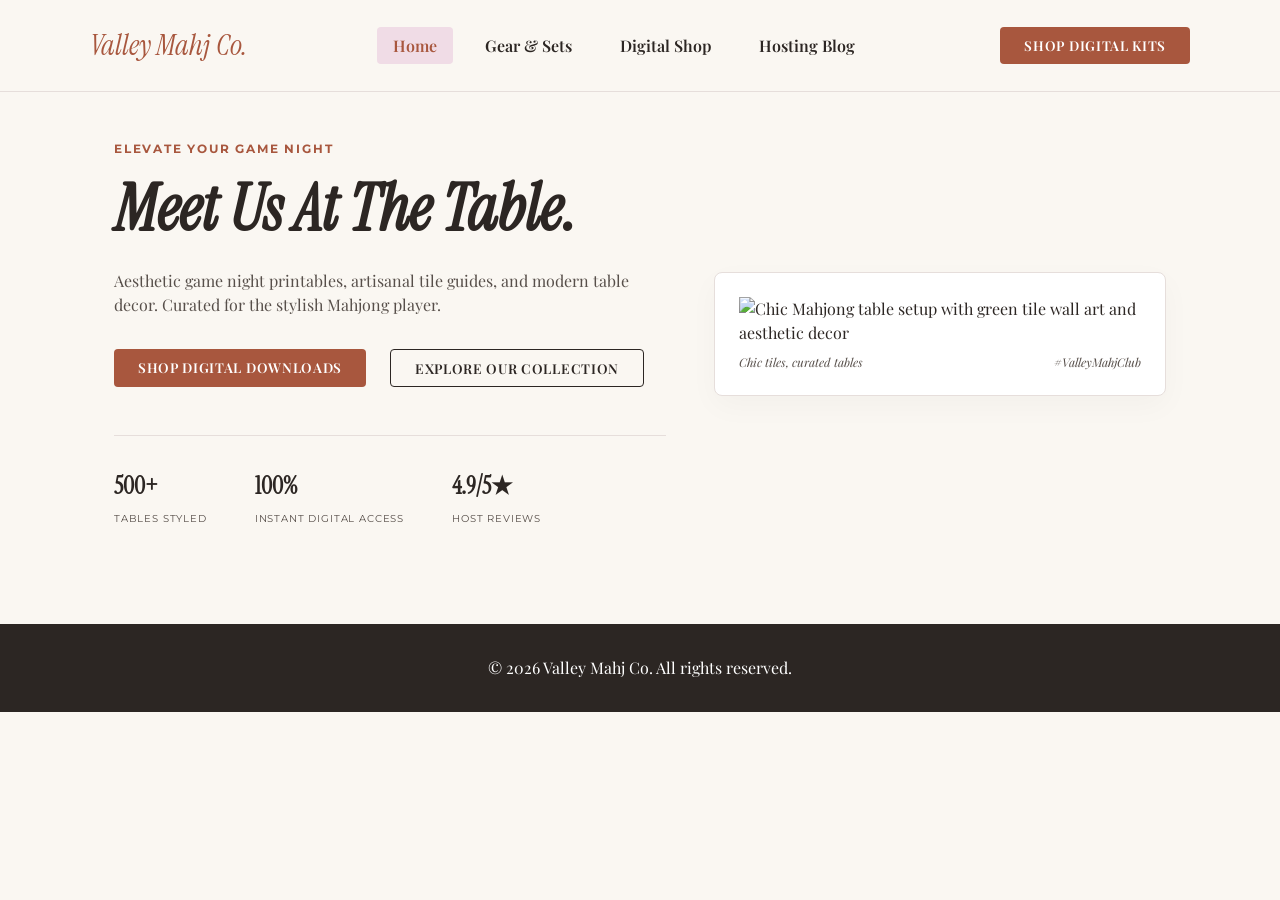
==== index.html @ 8e2213bf "Add files via upload" ====
<!DOCTYPE html>
<html lang="en">
<head>
  <meta charset="UTF-8">
  <meta name="viewport" content="width=device-width, initial-scale=1.0">
  <title>Valley Mahj Co. | Home</title>
  <meta name="description" content="Aesthetic game night printables, artisanal tile guides, and modern table decor for the stylish Mahjong player.">
  <link rel="stylesheet" href="style.css">
  <link rel="preconnect" href="https://fonts.googleapis.com">
  <link rel="preconnect" href="https://fonts.gstatic.com" crossorigin>
  <link href="https://fonts.googleapis.com/css2?family=Instrument+Serif:ital@0;1&family=Montserrat:wght@500;600;700&family=Playfair+Display:ital@0;1&display=swap" rel="stylesheet">
</head>
<body>
  <header class="site-header">
    <div class="header-inner">
      <a href="index.html" class="logo-text">Valley Mahj Co.</a>
      <nav>
        <ul class="nav-list">
          <li><a href="index.html" class="nav-link" aria-current="page">Home</a></li>
          <li><a href="gear.html" class="nav-link">Gear & Sets</a></li>
          <li><a href="tips.html" class="nav-link">Digital Shop</a></li>
          <li><a href="events.html" class="nav-link">Hosting Blog</a></li>
        </ul>
      </nav>
      <a href="tips.html" class="btn-terracotta">Shop Digital Kits</a>
    </div>
  </header>

  <main>
    <section class="hero-container">
      <div class="hero-copy">
        <p class="eyebrow">Elevate Your Game Night</p>
        <h1 class="hero-headline">Meet Us At The Table.</h1>
        <p style="color: var(--color-text-muted); margin-bottom: var(--space-lg);">
          Aesthetic game night printables, artisanal tile guides, and modern table decor. Curated for the stylish Mahjong player.
        </p>
        
        <div style="display: flex; gap: var(--space-md); flex-wrap: wrap;">
          <a href="tips.html" class="btn-terracotta">Shop Digital Downloads</a>
          <a href="gear.html" class="btn-outline">Explore Our Collection</a>
        </div>

        <div class="stats-grid">
          <div class="stat-item">
            <span class="stat-number">500+</span>
            <span class="stat-label">Tables Styled</span>
          </div>
          <div class="stat-item">
            <span class="stat-number">100%</span>
            <span class="stat-label">Instant Digital Access</span>
          </div>
          <div class="stat-item">
            <span class="stat-number">4.9/5★</span>
            <span class="stat-label">Host Reviews</span>
          </div>
        </div>
      </div>

      <div class="hero-card">
        <img src="https://images.unsplash.com/photo-1511193311914-0346f16efe90?auto=format&fit=crop&w=800&q=80" alt="Chic Mahjong table setup with green tile wall art and aesthetic decor">
        <div class="card-caption">
          <span>Chic tiles, curated tables</span>
          <span>#ValleyMahjClub</span>
        </div>
      </div>
    </section>
  </main>

  <footer class="site-footer">
    <p>&copy; 2026 Valley Mahj Co. All rights reserved.</p>
  </footer>
</body>
</html>
---- style.css ----
/* ==========================================================================
   GIT 414 Capstone Production CSS Architecture
   Topic: Valley Mahj Co.
   ========================================================================== */

/* 1. LAYER MANAGEMENT & CASCADE STRATEGY */
@layer reset, base, layout, components, utilities, states, overrides, print;

/* 2. RESET LAYER */
@layer reset {
  *, *::before, *::after {
    box-sizing: border-box;
  }

  body, h1, h2, h3, h4, p, ul, ol, figure {
    margin: 0;
    padding: 0;
  }
}

/* 3. BASE LAYER & DESIGN TOKENS */
@layer base {
  :root {
    /* Color Tokens (Figma Palette) */
    --color-bg-page: #FAF7F2;
    --color-bg-surface:#F0DCE6;
    --color-surface-blush: #F0DCE6;
    --color-cta-primary: #A8573E;
    --color-cta-hover: #7A3A27;
    --color-sage: #7A887B;
    --color-text-main: #2C2623;
    --color-text-muted: #574F4A;
    --color-ui-divider: #E6DEDB;
    --color-white: #FFFFFF;
    --color-error: #B00020;
    --color-focus: #1A73E8;

    /* Typography Tokens */
    --font-heading-primary: "Instrument Serif", "Ogg Roman", Georgia, serif;
    --font-heading-secondary: "Montserrat", "Inter", sans-serif;
    --font-body: "Playfair Display", "EB Garamond", serif;
    --font-size-base: 1rem;
    --font-size-lg: 1.25rem;
    --font-size-xl: 1.75rem;
    --line-height-base: 1.5;

    /* Spacing Tokens */
    --space-xs: 0.5rem;
    --space-sm: 1rem;
    --space-md: 1.5rem;
    --space-lg: 2rem;
    --space-xl: 3rem;

    /* Shape & Focus Tokens */
    --radius-sm: 4px;
    --radius-md: 8px;
    --radius-pill: 9999px;
    --focus-ring: 2px solid var(--color-focus);
    --focus-offset: 3px;
  }

  body {
    background-color: var(--color-bg-page);
    color: var(--color-text-main);
    font-family: var(--font-body);
    font-size: var(--font-size-base);
    line-height: var(--line-height-base);
  }

  h1, h2, h3 {
    font-family: var(--font-heading-primary);
    line-height: 1.1;
  }

  img {
    max-width: 100%;
    height: auto;
    display: block;
  }
}

/* 4. LAYOUT ARCHITECTURE */
@layer layout {
  main {
    max-width: 1100px;
    margin: 0 auto;
    padding: var(--space-xl) var(--space-md);
  }

  .hero-container {
    display: grid;
    grid-template-columns: 1fr;
    gap: var(--space-xl);
    align-items: center;
  }

  @media (min-width: 900px) {
    .hero-container {
      grid-template-columns: 1.1fr 0.9fr;
    }
  }

  .gallery-grid {
    display: grid;
    grid-template-columns: repeat(auto-fit, minmax(280px, 1fr));
    gap: var(--space-lg);
  }

  .table-container {
    width: 100%;
    overflow-x: auto;
    margin-bottom: var(--space-lg);
  }

  .stats-grid {
    display: flex;
    gap: var(--space-xl);
    margin-top: var(--space-xl);
    padding-top: var(--space-lg);
    border-top: 1px solid var(--color-ui-divider);
  }
}

/* 5. COMPONENT PATTERNS */
@layer components {
  /* Pattern 1: Site Header & Navigation */
  .site-header {
    background: transparent;
    border-bottom: 1px solid var(--color-ui-divider);
    padding: var(--space-md);
  }

  .header-inner {
    max-width: 1100px;
    margin: 0 auto;
    display: flex;
    flex-direction: column;
    gap: var(--space-md);
    align-items: center;
  }

  @media (min-width: 768px) {
    .header-inner {
      flex-direction: row;
      justify-content: space-between;
    }
  }

  .logo-text {
    font-family: var(--font-heading-primary);
    font-size: 1.8rem;
    font-style: italic;
    color: var(--color-cta-primary);
    text-decoration: none;
  }

  .nav-list {
    list-style: none;
    display: flex;
    flex-wrap: wrap;
    gap: var(--space-sm);
    justify-content: center;
  }

  .nav-link {
    color: var(--color-text-main);
    padding: var(--space-xs) var(--space-sm);
    border-radius: var(--radius-sm);
    text-decoration: none;
    font-weight: 600;
  }

  /* Pattern 2: Hero & Banner Typography */
  .eyebrow {
    text-transform: uppercase;
    letter-spacing: 0.15em;
    font-size: 0.75rem;
    font-weight: 700;
    color: var(--color-cta-primary);
    margin-bottom: var(--space-sm);
    font-family: var(--font-heading-secondary);
  }

  .hero-headline {
    font-size: clamp(2.5rem, 5vw, 4rem);
    font-style: italic;
    margin-bottom: var(--space-md);
  }

  /* Pattern 3: Cards & Image Frames */
  .card {
    --card-bg: var(--color-white);
    --card-border: var(--color-ui-divider);

    background: var(--card-bg);
    border: 1px solid var(--card-border);
    border-radius: var(--radius-md);
    padding: var(--space-md);
    display: flex;
    flex-direction: column;
    gap: var(--space-xs);
  }

  .hero-card {
    background: var(--color-white);
    padding: var(--space-md);
    border-radius: var(--radius-md);
    border: 1px solid var(--color-ui-divider);
    box-shadow: 0 10px 30px rgba(0,0,0,0.03);
  }

  .card-caption {
    display: flex;
    justify-content: space-between;
    font-size: 0.75rem;
    color: var(--color-text-muted);
    margin-top: var(--space-xs);
    font-style: italic;
  }

  /* Pattern 4: Forms & Input Grouping */
  .form-group {
    display: flex;
    flex-direction: column;
    gap: var(--space-xs);
    margin-bottom: var(--space-md);
  }

  .form-label {
    font-weight: bold;
    font-family: var(--font-heading-secondary);
    font-size: 0.85rem;
  }

  .form-input {
    padding: var(--space-xs) var(--space-sm);
    border: 1px solid var(--color-ui-divider);
    border-radius: var(--radius-sm);
    font-size: var(--font-size-base);
    width: 100%;
  }

  /* Pattern 5: Buttons & Call to Actions */
  .btn-terracotta {
    background-color: var(--color-cta-primary);
    color: var(--color-white);
    padding: var(--space-xs) var(--space-md);
    border-radius: var(--radius-sm);
    font-weight: 600;
    font-size: 0.85rem;
    text-transform: uppercase;
    letter-spacing: 0.05em;
    text-decoration: none;
    display: inline-block;
    border: none;
    cursor: pointer;
  }

  .btn-outline {
    background-color: transparent;
    border: 1px solid var(--color-text-main);
    color: var(--color-text-main);
    padding: var(--space-xs) var(--space-md);
    border-radius: var(--radius-sm);
    font-weight: 600;
    font-size: 0.85rem;
    text-transform: uppercase;
    letter-spacing: 0.05em;
    text-decoration: none;
    display: inline-block;
  }

  /* Stats Components */
  .stat-item .stat-number {
    font-family: var(--font-heading-primary);
    font-size: 1.5rem;
    font-weight: bold;
    display: block;
  }

  .stat-item .stat-label {
    font-size: 0.65rem;
    text-transform: uppercase;
    letter-spacing: 0.08em;
    color: var(--color-text-muted);
    font-family: var(--font-heading-secondary);
  }

  /* Global Footer */
  .site-footer {
    background: var(--color-text-main);
    color: var(--color-white);
    text-align: center;
    padding: var(--space-lg);
    margin-top: var(--space-xl);
  }
}

/* 6. UTILITIES */
@layer utilities {
  .text-center { text-align: center; }
  
  .sr-only {
    position: absolute;
    width: 1px;
    height: 1px;
    padding: 0;
    margin: -1px;
    overflow: hidden;
    clip: rect(0, 0, 0, 0);
    border: 0;
  }
}

/* 7. INTERACTIVE & ACCESSIBILITY STATES */
@layer states {
  .nav-link:hover,
  .nav-link[aria-current="page"] {
    background: var(--color-surface-blush);
    color: var(--color-cta-primary);
  }

  .btn-terracotta:hover {
    background-color: var(--color-cta-hover);
  }

  .btn-outline:hover {
    background-color: var(--color-text-main);
    color: var(--color-white);
  }

  a:focus-visible,
  button:focus-visible,
  .nav-link:focus-visible,
  .form-input:focus-visible {
    outline: var(--focus-ring);
    outline-offset: var(--focus-offset);
  }
}

/* 8. PRINT SUPPORT */
@layer print {
  @media print {
    body {
      background: #ffffff;
      color: #000000;
    }

    .site-header,
    .site-footer,
    .btn-terracotta,
    .btn-outline {
      display: none !important;
    }

    main {
      max-width: 100%;
      padding: 0;
    }
  }
}
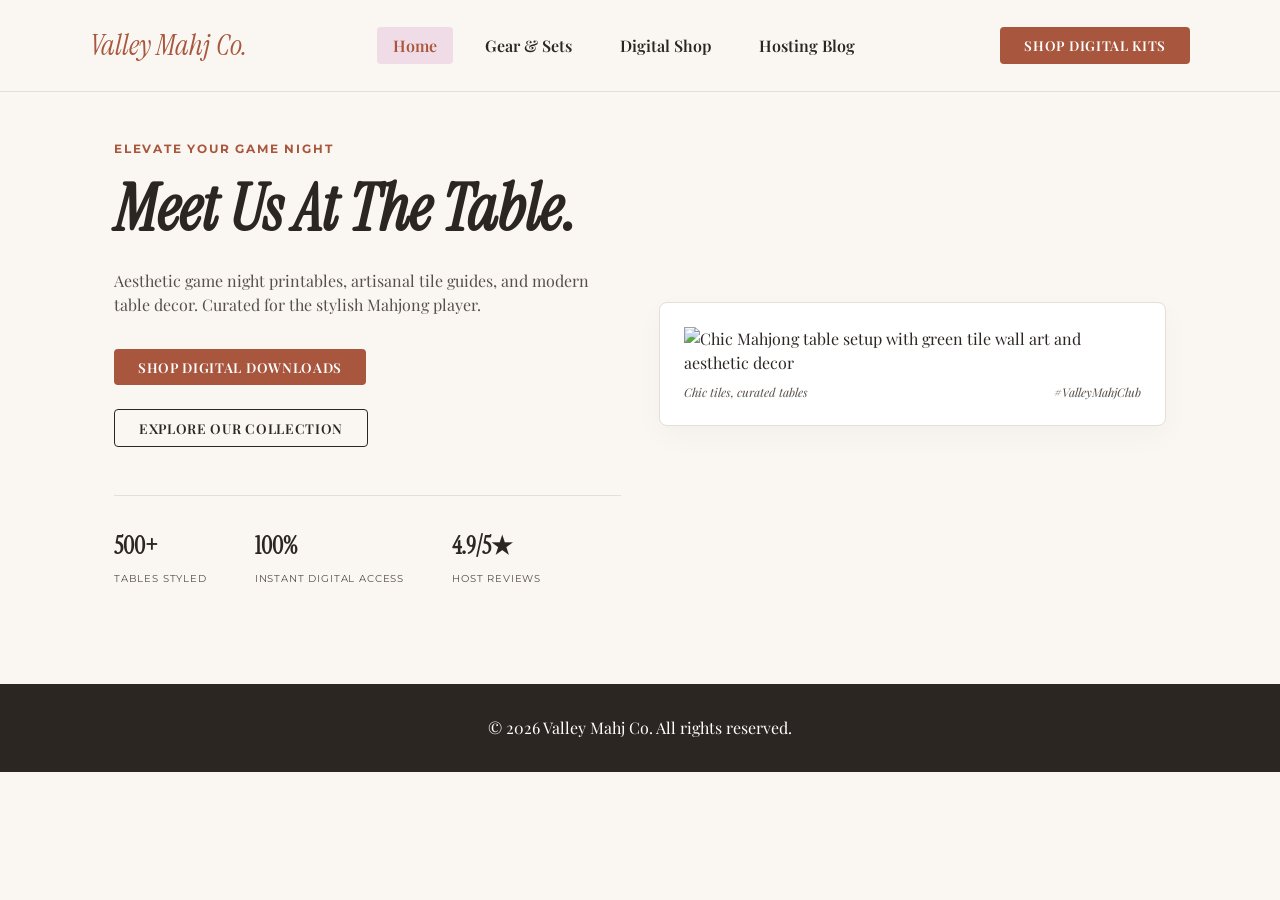
==== commit d7e6b543: "Update index.html" ====
--- a/index.html
+++ b/index.html
@@ -57,7 +57,7 @@
       </div>
 
       <div class="hero-card">
-        <img src="https://images.unsplash.com/photo-1511193311914-0346f16efe90?auto=format&fit=crop&w=800&q=80" alt="Chic Mahjong table setup with green tile wall art and aesthetic decor">
+        <img src="" alt="Chic Mahjong table setup with green tile wall art and aesthetic decor">
         <div class="card-caption">
           <span>Chic tiles, curated tables</span>
           <span>#ValleyMahjClub</span>
@@ -70,4 +70,4 @@
     <p>&copy; 2026 Valley Mahj Co. All rights reserved.</p>
   </footer>
 </body>
-</html>+</html>
--- a/style.css
+++ b/style.css
@@ -1,12 +1,12 @@
 /* ==========================================================================
    GIT 414 Capstone Production CSS Architecture
-   Topic: Valley Mahj Co.
+   Valley Mahj Co.
    ========================================================================== */
 
-/* 1. LAYER MANAGEMENT & CASCADE STRATEGY */
+/*  LAYER MANAGEMENT & CASCADE STRATEGY */
 @layer reset, base, layout, components, utilities, states, overrides, print;
 
-/* 2. RESET LAYER */
+/*  RESET LAYER */
 @layer reset {
   *, *::before, *::after {
     box-sizing: border-box;
@@ -18,10 +18,10 @@
   }
 }
 
-/* 3. BASE LAYER & DESIGN TOKENS */
+/*  BASE LAYER & DESIGN TOKENS */
 @layer base {
   :root {
-    /* Color Tokens (Figma Palette) */
+    /* Color Tokens */
     --color-bg-page: #FAF7F2;
     --color-bg-surface:#F0DCE6;
     --color-surface-blush: #F0DCE6;
@@ -73,33 +73,31 @@
   }
 
   img {
-    max-width: 100%;
-    height: auto;
+    max-inline-size: 100%;
+    block-size: auto;
     display: block;
   }
 }
 
-/* 4. LAYOUT ARCHITECTURE */
+/*  LAYOUT ARCHITECTURE */
 @layer layout {
-  main {
-    max-width: 1100px;
-    margin: 0 auto;
-    padding: var(--space-xl) var(--space-md);
-  }
-
+  /* Responsive Layout Foundation (Logical Properties + Clamp) */
+  main, .wrapper {
+    max-inline-size: 1100px;
+    margin-inline: auto;
+    padding-block: clamp(var(--space-md), 4vw, var(--space-xl));
+    padding-inline: var(--space-md);
+  }
+
+  /*  Grid Layout 1 (Hero Intrinsic Grid with minmax) */
   .hero-container {
     display: grid;
-    grid-template-columns: 1fr;
-    gap: var(--space-xl);
+    grid-template-columns: repeat(auto-fit, minmax(min(100%, 340px), 1fr));
+    gap: clamp(var(--space-md), 3vw, var(--space-xl));
     align-items: center;
   }
 
-  @media (min-width: 900px) {
-    .hero-container {
-      grid-template-columns: 1.1fr 0.9fr;
-    }
-  }
-
+  /*  Grid Layout 2 (Gallery Intrinsic Auto-Fit Grid) */
   .gallery-grid {
     display: grid;
     grid-template-columns: repeat(auto-fit, minmax(280px, 1fr));
@@ -107,32 +105,34 @@
   }
 
   .table-container {
-    width: 100%;
+    inline-size: 100%;
     overflow-x: auto;
-    margin-bottom: var(--space-lg);
+    margin-block-end: var(--space-lg);
   }
 
   .stats-grid {
     display: flex;
+    flex-wrap: wrap;
     gap: var(--space-xl);
-    margin-top: var(--space-xl);
-    padding-top: var(--space-lg);
-    border-top: 1px solid var(--color-ui-divider);
-  }
-}
-
-/* 5. COMPONENT PATTERNS */
+    margin-block-start: var(--space-xl);
+    padding-block-start: var(--space-lg);
+    border-block-start: 1px solid var(--color-ui-divider);
+  }
+}
+
+/*  COMPONENT PATTERNS */
 @layer components {
-  /* Pattern 1: Site Header & Navigation */
+  /*  Site Header & Nav Logical Property Update */
   .site-header {
     background: transparent;
-    border-bottom: 1px solid var(--color-ui-divider);
-    padding: var(--space-md);
+    border-block-end: 1px solid var(--color-ui-divider);
+    padding-block: var(--space-md);
+    padding-inline: var(--space-md);
   }
 
   .header-inner {
-    max-width: 1100px;
-    margin: 0 auto;
+    max-inline-size: 1100px;
+    margin-inline:  auto;
     display: flex;
     flex-direction: column;
     gap: var(--space-md);
@@ -164,30 +164,31 @@
 
   .nav-link {
     color: var(--color-text-main);
-    padding: var(--space-xs) var(--space-sm);
+    padding-block: var(--space-xs);
+    padding-inline: var(--space-sm);
     border-radius: var(--radius-sm);
     text-decoration: none;
     font-weight: 600;
   }
 
-  /* Pattern 2: Hero & Banner Typography */
+  /*  Hero & Banner Typography */
   .eyebrow {
     text-transform: uppercase;
     letter-spacing: 0.15em;
     font-size: 0.75rem;
     font-weight: 700;
     color: var(--color-cta-primary);
-    margin-bottom: var(--space-sm);
+    margin-block-end: var(--space-sm);
     font-family: var(--font-heading-secondary);
   }
 
   .hero-headline {
     font-size: clamp(2.5rem, 5vw, 4rem);
     font-style: italic;
-    margin-bottom: var(--space-md);
-  }
-
-  /* Pattern 3: Cards & Image Frames */
+    margin-block-end: var(--space-md);
+  }
+
+  /*  Cards & Image Frames */
   .card {
     --card-bg: var(--color-white);
     --card-border: var(--color-ui-divider);
@@ -214,16 +215,49 @@
     justify-content: space-between;
     font-size: 0.75rem;
     color: var(--color-text-muted);
-    margin-top: var(--space-xs);
+    margin-block-start: var(--space-xs);
     font-style: italic;
   }
-
-  /* Pattern 4: Forms & Input Grouping */
+.card-container {
+    container-type: inline-size;
+    container-name: card-container;
+    inline-size: 100%;
+  }
+/* Feature Query & Glassmorphism Fallback */
+  .glass-card {
+    background-color: var(--color-white); /* Fallback for older browsers */
+  }
+
+  @supports (backdrop-filter: blur(10px)) {
+    .glass-card {
+      background-color: rgba(250, 247, 242, 0.75);
+      backdrop-filter: blur(10px);
+    }
+  }
+  /* Subgrid Support with fallback */
+  @supports (grid-template-rows: subgrid) {
+    .gallery-grid .card {
+      display: grid;
+      grid-template-rows: subgrid;
+      grid-row: span 3;
+    }
+  }
+
+  /* Container Query Layout Switch */
+  @container card-container (min-width: 480px) {
+    .card--promotional {
+      display: grid;
+      grid-template-columns: 1fr 2fr;
+      align-items: center;
+      gap: var(--space-md);
+    }
+  }
+  /* Forms & Input Grouping */
   .form-group {
     display: flex;
     flex-direction: column;
     gap: var(--space-xs);
-    margin-bottom: var(--space-md);
+    margin-block-end: var(--space-md);
   }
 
   .form-label {
@@ -233,18 +267,20 @@
   }
 
   .form-input {
-    padding: var(--space-xs) var(--space-sm);
+    padding-block: var(--space-xs);
+    padding-inline: var(--space-sm);
     border: 1px solid var(--color-ui-divider);
     border-radius: var(--radius-sm);
     font-size: var(--font-size-base);
-    width: 100%;
-  }
-
-  /* Pattern 5: Buttons & Call to Actions */
+    inline-size: 100%;
+  }
+
+  /*  Buttons & Call to Actions */
   .btn-terracotta {
     background-color: var(--color-cta-primary);
     color: var(--color-white);
-    padding: var(--space-xs) var(--space-md);
+    padding-block: var(--space-xs);
+    padding-inline: var(--space-md);
     border-radius: var(--radius-sm);
     font-weight: 600;
     font-size: 0.85rem;
@@ -254,13 +290,15 @@
     display: inline-block;
     border: none;
     cursor: pointer;
+    transition: background-color 0.2s ease, transform 0.2s ease;
   }
 
   .btn-outline {
     background-color: transparent;
     border: 1px solid var(--color-text-main);
     color: var(--color-text-main);
-    padding: var(--space-xs) var(--space-md);
+    padding-block: var(--space-xs);
+    padding-inline: var(--space-md);
     border-radius: var(--radius-sm);
     font-weight: 600;
     font-size: 0.85rem;
@@ -268,6 +306,7 @@
     letter-spacing: 0.05em;
     text-decoration: none;
     display: inline-block;
+    transition: background-color 0.2s ease, color 0.2s ease;
   }
 
   /* Stats Components */
@@ -291,19 +330,19 @@
     background: var(--color-text-main);
     color: var(--color-white);
     text-align: center;
-    padding: var(--space-lg);
-    margin-top: var(--space-xl);
-  }
-}
-
-/* 6. UTILITIES */
+    padding-block: var(--space-lg);
+    margin-block-start: var(--space-xl);
+  }
+}
+
+/*  UTILITIES */
 @layer utilities {
   .text-center { text-align: center; }
   
   .sr-only {
     position: absolute;
-    width: 1px;
-    height: 1px;
+    inline-size: 1px;
+    block-size: 1px;
     padding: 0;
     margin: -1px;
     overflow: hidden;
@@ -312,7 +351,7 @@
   }
 }
 
-/* 7. INTERACTIVE & ACCESSIBILITY STATES */
+/* INTERACTIVE & ACCESSIBILITY STATES */
 @layer states {
   .nav-link:hover,
   .nav-link[aria-current="page"] {
@@ -336,9 +375,53 @@
     outline: var(--focus-ring);
     outline-offset: var(--focus-offset);
   }
-}
-
-/* 8. PRINT SUPPORT */
+  /* ==========================================
+   Pop-Up Events Map Section
+   ========================================== */
+#event-map {
+  margin: var(--space-lg, 2rem) 0;
+  padding: var(--space-md, 1rem);
+  text-align: center;
+}
+
+#event-map h3 {
+  font-family: var(--font-heading, serif);
+  margin-bottom: var(--space-sm, 0.75rem);
+}
+
+#event-map iframe {
+  width: 100%;
+  max-width: 1100px;
+  height: 400px;
+  border-radius: 8px;
+  box-shadow: 0 4px 12px rgba(0, 0, 0, 0.08);
+}
+
+#event-map p {
+  margin-top: var(--space-sm, 0.5rem);
+  font-size: 0.9rem;
+}
+}
+/* USER PREFERENCE QUERIES (Reduced Motion & Dark Mode) */
+@media (prefers-reduced-motion: reduce) {
+  *, *::before, *::after {
+    animation-duration: 0.01ms !important;
+    animation-iteration-count: 1 !important;
+    transition-duration: 0.01ms !important;
+    scroll-behavior: auto !important;
+  }
+}
+
+@media (prefers-color-scheme: dark) {
+  :root {
+    --color-bg-page: #1F1B1A;
+    --color-text-main: #FAF7F2;
+    --color-text-muted: #D0C7C3;
+    --color-white: #2C2623;
+    --color-ui-divider: #3D3532;
+  }
+}
+/*  PRINT SUPPORT */
 @layer print {
   @media print {
     body {
@@ -354,8 +437,8 @@
     }
 
     main {
-      max-width: 100%;
+      max-inline-size: 100%;
       padding: 0;
     }
   }
-}+}
